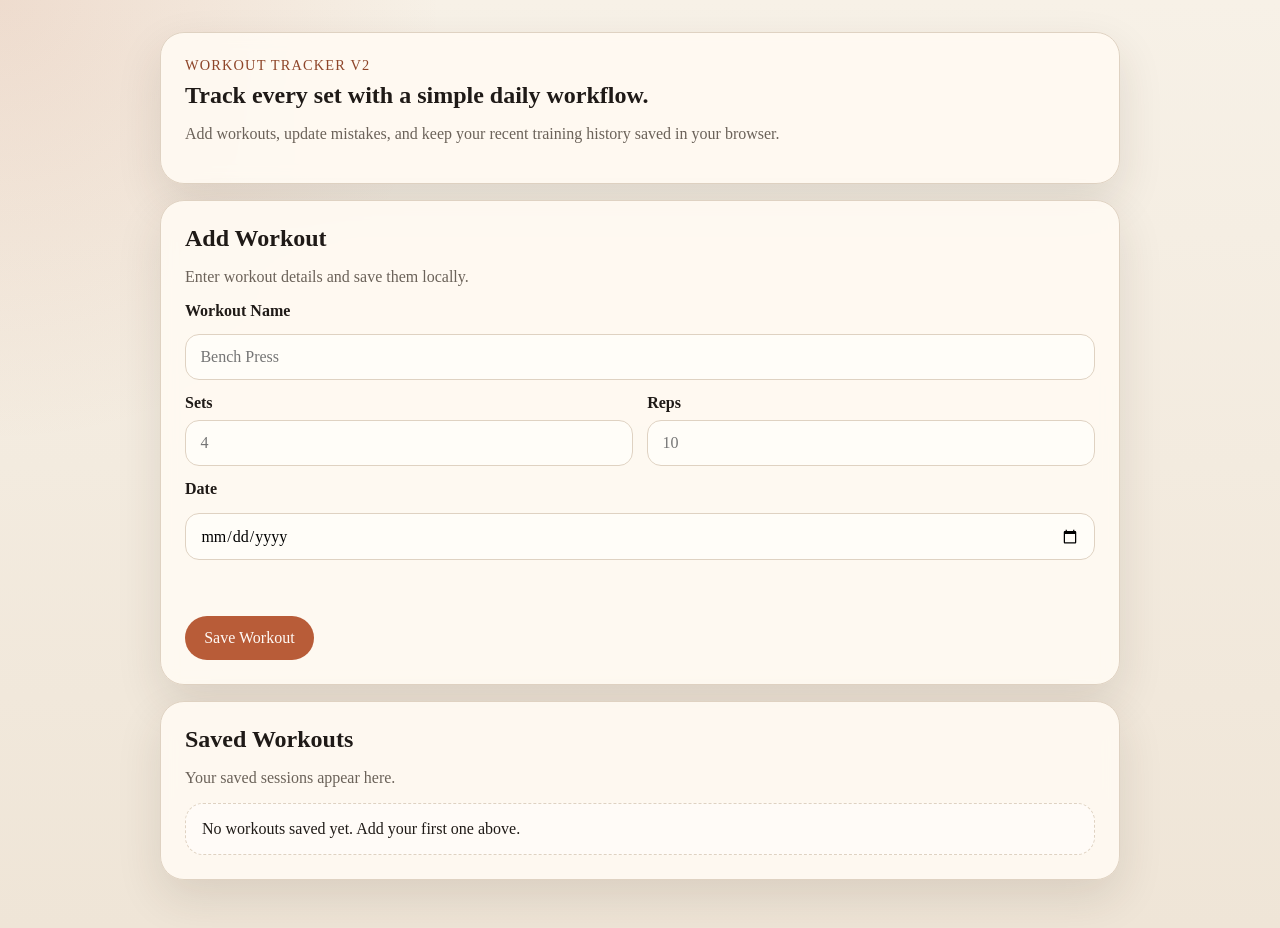
==== projects/workout-tracker-v2/index.html @ 8faf4ce6 "Test project - Workout Tracker V02" ====
<!DOCTYPE html>
<html lang="en">
<head>
  <meta charset="UTF-8">
  <meta name="viewport" content="width=device-width, initial-scale=1.0">
  <title>Workout Tracker v2</title>
  <link rel="stylesheet" href="styles.css">
</head>
<body>
  <main class="app-shell">
    <section class="panel hero-panel">
      <p class="eyebrow">Workout Tracker v2</p>
      <h1>Track every set with a simple daily workflow.</h1>
      <p class="hero-copy">
        Add workouts, update mistakes, and keep your recent training history saved in your browser.
      </p>
    </section>

    <section class="panel form-panel">
      <div class="section-heading">
        <h2 id="form-title">Add Workout</h2>
        <p>Enter workout details and save them locally.</p>
      </div>

      <form id="workout-form" novalidate>
        <input type="hidden" id="workout-id">

        <label for="name">Workout Name</label>
        <input id="name" name="name" type="text" placeholder="Bench Press" required>

        <div class="field-row">
          <div class="field-group">
            <label for="sets">Sets</label>
            <input id="sets" name="sets" type="number" min="1" placeholder="4" required>
          </div>

          <div class="field-group">
            <label for="reps">Reps</label>
            <input id="reps" name="reps" type="number" min="1" placeholder="10" required>
          </div>
        </div>

        <label for="date">Date</label>
        <input id="date" name="date" type="date" required>

        <p id="form-message" class="form-message" aria-live="polite"></p>

        <div class="button-row">
          <button id="submit-button" type="submit">Save Workout</button>
          <button id="cancel-button" type="button" class="secondary" hidden>Cancel Edit</button>
        </div>
      </form>
    </section>

    <section class="panel list-panel">
      <div class="section-heading">
        <h2>Saved Workouts</h2>
        <p>Your saved sessions appear here.</p>
      </div>

      <div id="empty-state" class="empty-state">
        No workouts saved yet. Add your first one above.
      </div>

      <ul id="workout-list" class="workout-list" aria-live="polite"></ul>
    </section>
  </main>

  <script src="script.js"></script>
</body>
</html>
---- projects/workout-tracker-v2/styles.css ----
:root {
  --bg: #f4efe7;
  --surface: #fffaf2;
  --surface-strong: #fffdf8;
  --ink: #1f1a17;
  --muted: #6b6259;
  --accent: #b85c38;
  --accent-dark: #8e4529;
  --border: #dfd2c2;
  --danger: #a63d40;
  --danger-dark: #7e2b2e;
  --shadow: 0 18px 45px rgba(61, 38, 24, 0.12);
}

* {
  box-sizing: border-box;
}

body {
  margin: 0;
  font-family: Georgia, "Times New Roman", serif;
  color: var(--ink);
  background:
    radial-gradient(circle at top left, rgba(184, 92, 56, 0.14), transparent 28%),
    linear-gradient(180deg, #f7f1e7 0%, #efe5d7 100%);
  min-height: 100vh;
}

button,
input {
  font: inherit;
}

.app-shell {
  width: min(960px, calc(100% - 2rem));
  margin: 0 auto;
  padding: 2rem 0 3rem;
}

.panel {
  background: rgba(255, 250, 242, 0.92);
  border: 1px solid var(--border);
  border-radius: 24px;
  box-shadow: var(--shadow);
  padding: 1.5rem;
  backdrop-filter: blur(8px);
}

.panel + .panel {
  margin-top: 1rem;
}

.hero-panel h1,
.section-heading h2 {
  margin: 0;
}

.eyebrow {
  margin: 0 0 0.5rem;
  color: var(--accent-dark);
  font-size: 0.9rem;
  letter-spacing: 0.08em;
  text-transform: uppercase;
}

.hero-copy,
.section-heading p,
.form-message,
.workout-meta {
  color: var(--muted);
}

.section-heading {
  margin-bottom: 1rem;
}

#workout-form {
  display: grid;
  gap: 0.9rem;
}

label {
  font-weight: 700;
}

input {
  width: 100%;
  border: 1px solid var(--border);
  border-radius: 14px;
  background: var(--surface-strong);
  padding: 0.8rem 0.9rem;
}

input:focus {
  outline: 2px solid rgba(184, 92, 56, 0.25);
  border-color: var(--accent);
}

.field-row {
  display: grid;
  grid-template-columns: repeat(2, minmax(0, 1fr));
  gap: 0.9rem;
}

.field-group {
  display: grid;
  gap: 0.5rem;
}

.button-row {
  display: flex;
  gap: 0.75rem;
  flex-wrap: wrap;
  margin-top: 0.5rem;
}

button {
  border: 0;
  border-radius: 999px;
  padding: 0.8rem 1.2rem;
  cursor: pointer;
  transition: transform 120ms ease, opacity 120ms ease, background 120ms ease;
}

button:hover {
  transform: translateY(-1px);
}

button[type="submit"] {
  background: var(--accent);
  color: #fffaf6;
}

button[type="submit"]:hover {
  background: var(--accent-dark);
}

button.secondary {
  background: #eadbcc;
  color: var(--ink);
}

button.edit-button {
  background: #eadbcc;
  color: var(--ink);
}

button.delete-button {
  background: var(--danger);
  color: white;
}

button.delete-button:hover {
  background: var(--danger-dark);
}

.form-message {
  min-height: 1.2rem;
  margin: 0;
}

.empty-state {
  border: 1px dashed var(--border);
  border-radius: 18px;
  padding: 1rem;
  background: rgba(255, 255, 255, 0.45);
}

.workout-list {
  list-style: none;
  padding: 0;
  margin: 0;
  display: grid;
  gap: 0.9rem;
}

.workout-item {
  border: 1px solid var(--border);
  border-radius: 18px;
  padding: 1rem;
  background: var(--surface-strong);
  display: grid;
  gap: 0.75rem;
}

.workout-header {
  display: flex;
  justify-content: space-between;
  gap: 1rem;
  align-items: start;
}

.workout-title {
  margin: 0;
  font-size: 1.2rem;
}

.workout-stats {
  display: flex;
  gap: 0.75rem;
  flex-wrap: wrap;
}

.workout-stat {
  background: #f0e3d2;
  border-radius: 999px;
  padding: 0.4rem 0.75rem;
  font-size: 0.95rem;
}

.workout-actions {
  display: flex;
  gap: 0.6rem;
  flex-wrap: wrap;
}

@media (max-width: 640px) {
  .app-shell {
    width: min(100% - 1rem, 960px);
    padding-top: 1rem;
  }

  .panel {
    padding: 1rem;
    border-radius: 20px;
  }

  .field-row,
  .workout-header {
    grid-template-columns: 1fr;
    display: grid;
  }
}
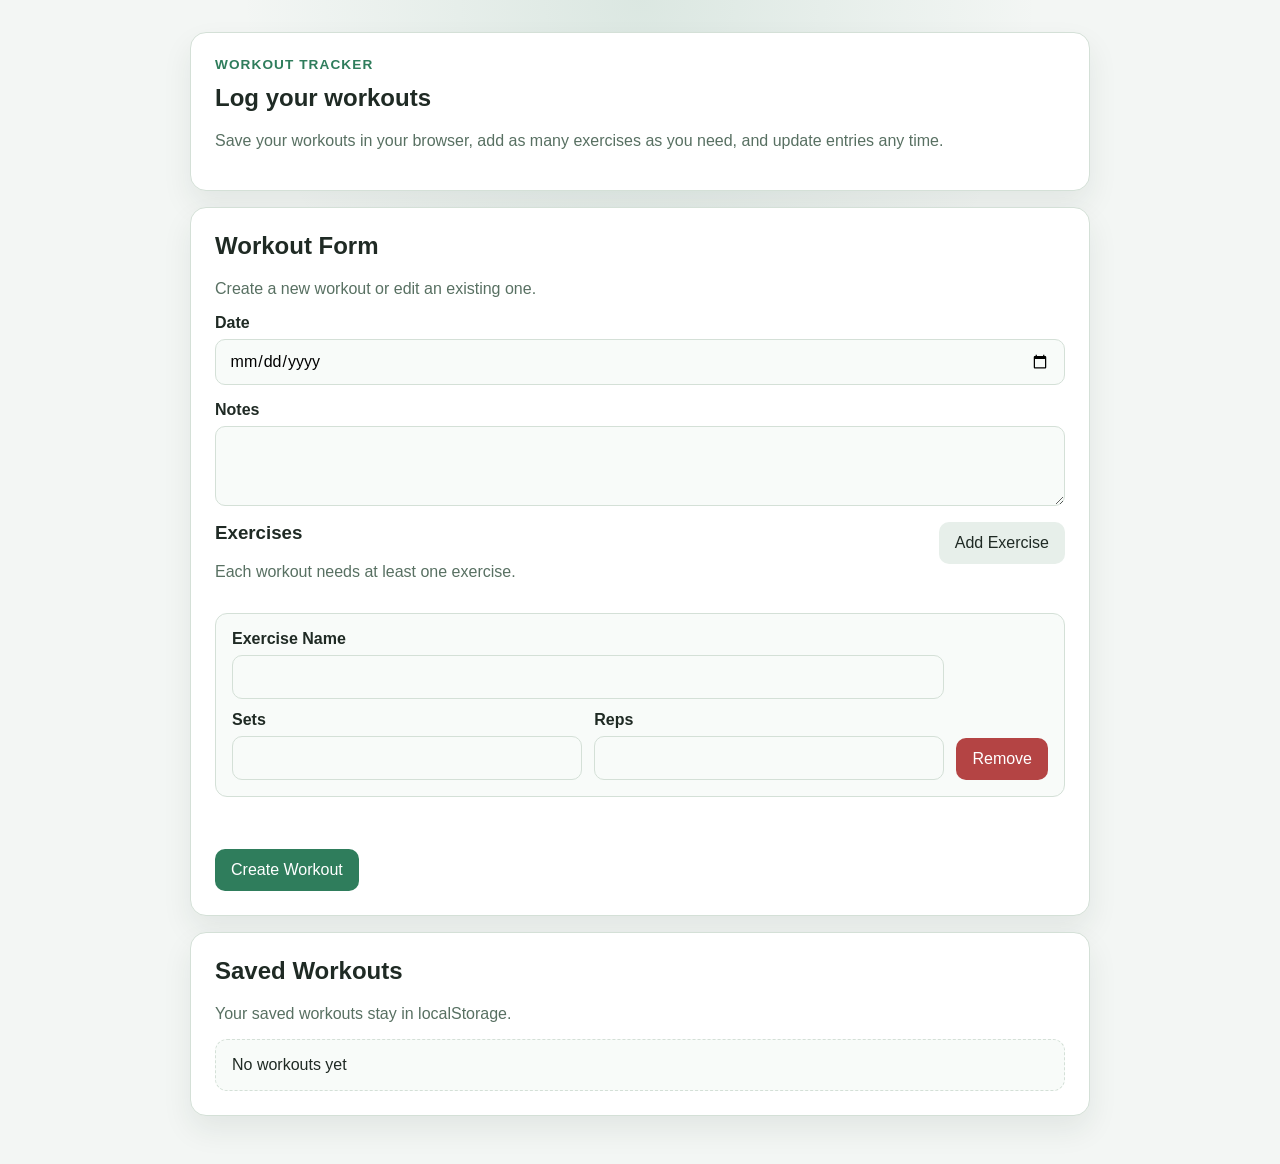
==== commit 248b5813: "Process improveements" ====
--- a/projects/workout-tracker-v2/index.html
+++ b/projects/workout-tracker-v2/index.html
@@ -3,69 +3,100 @@
 <head>
   <meta charset="UTF-8">
   <meta name="viewport" content="width=device-width, initial-scale=1.0">
-  <title>Workout Tracker v2</title>
+  <title>Workout Tracker</title>
   <link rel="stylesheet" href="styles.css">
 </head>
 <body>
-  <main class="app-shell">
-    <section class="panel hero-panel">
-      <p class="eyebrow">Workout Tracker v2</p>
-      <h1>Track every set with a simple daily workflow.</h1>
-      <p class="hero-copy">
-        Add workouts, update mistakes, and keep your recent training history saved in your browser.
+  <main class="app">
+    <section class="card">
+      <p class="eyebrow">Workout Tracker</p>
+      <h1>Log your workouts</h1>
+      <p class="intro">
+        Save your workouts in your browser, add as many exercises as you need, and update entries any time.
       </p>
     </section>
 
-    <section class="panel form-panel">
-      <div class="section-heading">
-        <h2 id="form-title">Add Workout</h2>
-        <p>Enter workout details and save them locally.</p>
+    <section class="card">
+      <div class="header-row">
+        <div>
+          <h2>Workout Form</h2>
+          <p class="section-text">Create a new workout or edit an existing one.</p>
+        </div>
+        <p id="editing-label" class="editing-label" hidden><strong>&#9999;&#65039; Editing Workout</strong></p>
       </div>
 
       <form id="workout-form" novalidate>
-        <input type="hidden" id="workout-id">
+        <div class="field-group">
+          <label for="date">Date</label>
+          <input id="date" name="date" type="date" required>
+        </div>
 
-        <label for="name">Workout Name</label>
-        <input id="name" name="name" type="text" placeholder="Bench Press" required>
+        <div class="field-group">
+          <label for="notes">Notes</label>
+          <textarea id="notes" name="notes" rows="3"></textarea>
+        </div>
 
-        <div class="field-row">
-          <div class="field-group">
-            <label for="sets">Sets</label>
-            <input id="sets" name="sets" type="number" min="1" placeholder="4" required>
+        <div class="exercise-section">
+          <div class="header-row">
+            <div>
+              <h3>Exercises</h3>
+              <p class="section-text">Each workout needs at least one exercise.</p>
+            </div>
+            <button id="add-exercise-button" type="button" class="secondary-button">Add Exercise</button>
           </div>
 
-          <div class="field-group">
-            <label for="reps">Reps</label>
-            <input id="reps" name="reps" type="number" min="1" placeholder="10" required>
-          </div>
+          <div id="exercise-list" class="exercise-list"></div>
         </div>
-
-        <label for="date">Date</label>
-        <input id="date" name="date" type="date" required>
 
         <p id="form-message" class="form-message" aria-live="polite"></p>
 
         <div class="button-row">
-          <button id="submit-button" type="submit">Save Workout</button>
-          <button id="cancel-button" type="button" class="secondary" hidden>Cancel Edit</button>
+          <button id="submit-button" type="submit">Create Workout</button>
+          <button id="cancel-edit-button" type="button" class="secondary-button" hidden>Cancel Edit</button>
         </div>
       </form>
     </section>
 
-    <section class="panel list-panel">
-      <div class="section-heading">
-        <h2>Saved Workouts</h2>
-        <p>Your saved sessions appear here.</p>
+    <section class="card">
+      <div class="header-row">
+        <div>
+          <h2>Saved Workouts</h2>
+          <p class="section-text">Your saved workouts stay in localStorage.</p>
+        </div>
       </div>
 
-      <div id="empty-state" class="empty-state">
-        No workouts saved yet. Add your first one above.
+      <p id="empty-state" class="empty-state">No workouts yet</p>
+      <div id="workout-list" class="workout-list" aria-live="polite"></div>
+    </section>
+  </main>
+
+  <template id="exercise-row-template">
+    <div class="exercise-row">
+      <div class="exercise-fields">
+        <div class="field-group">
+          <label>Exercise Name</label>
+          <input class="exercise-name" type="text">
+        </div>
+
+        <div class="small-fields">
+          <div class="field-group">
+            <label>Sets</label>
+            <input class="exercise-sets" type="number" min="1" step="1">
+          </div>
+
+          <div class="field-group">
+            <label>Reps</label>
+            <input class="exercise-reps" type="number" min="1" step="1">
+          </div>
+        </div>
       </div>
 
-      <ul id="workout-list" class="workout-list" aria-live="polite"></ul>
-    </section>
-  </main>
+      <button type="button" class="remove-exercise-button">Remove</button>
+    </div>
+  </template>
 
   <script src="script.js"></script>
 </body>
 </html>
+
+
--- a/projects/workout-tracker-v2/styles.css
+++ b/projects/workout-tracker-v2/styles.css
@@ -1,15 +1,15 @@
 :root {
-  --bg: #f4efe7;
-  --surface: #fffaf2;
-  --surface-strong: #fffdf8;
-  --ink: #1f1a17;
-  --muted: #6b6259;
-  --accent: #b85c38;
-  --accent-dark: #8e4529;
-  --border: #dfd2c2;
-  --danger: #a63d40;
-  --danger-dark: #7e2b2e;
-  --shadow: 0 18px 45px rgba(61, 38, 24, 0.12);
+  --background: #f3f6f4;
+  --surface: #ffffff;
+  --surface-soft: #f8fbf9;
+  --border: #d4e0d7;
+  --text: #1f2a24;
+  --muted: #587062;
+  --primary: #2f7d5c;
+  --primary-dark: #225a42;
+  --danger: #b44444;
+  --danger-dark: #933535;
+  --shadow: 0 14px 30px rgba(28, 49, 38, 0.08);
 }
 
 * {
@@ -18,216 +18,262 @@
 
 body {
   margin: 0;
-  font-family: Georgia, "Times New Roman", serif;
-  color: var(--ink);
+  font-family: Arial, sans-serif;
+  color: var(--text);
   background:
-    radial-gradient(circle at top left, rgba(184, 92, 56, 0.14), transparent 28%),
-    linear-gradient(180deg, #f7f1e7 0%, #efe5d7 100%);
-  min-height: 100vh;
+    radial-gradient(circle at top, rgba(47, 125, 92, 0.12), transparent 30%),
+    var(--background);
 }
 
 button,
-input {
+input,
+textarea {
   font: inherit;
 }
 
-.app-shell {
-  width: min(960px, calc(100% - 2rem));
+.app {
+  width: min(900px, calc(100% - 2rem));
   margin: 0 auto;
   padding: 2rem 0 3rem;
 }
 
-.panel {
-  background: rgba(255, 250, 242, 0.92);
-  border: 1px solid var(--border);
-  border-radius: 24px;
+.card {
+  background: var(--surface);
+  border: 1px solid var(--border);
+  border-radius: 16px;
   box-shadow: var(--shadow);
   padding: 1.5rem;
-  backdrop-filter: blur(8px);
-}
-
-.panel + .panel {
+}
+
+.card + .card {
   margin-top: 1rem;
 }
 
-.hero-panel h1,
-.section-heading h2 {
-  margin: 0;
+h1,
+h2,
+h3,
+p {
+  margin-top: 0;
 }
 
 .eyebrow {
-  margin: 0 0 0.5rem;
-  color: var(--accent-dark);
-  font-size: 0.9rem;
+  color: var(--primary);
+  font-weight: 700;
+  text-transform: uppercase;
   letter-spacing: 0.08em;
-  text-transform: uppercase;
-}
-
-.hero-copy,
-.section-heading p,
-.form-message,
-.workout-meta {
+  font-size: 0.85rem;
+  margin-bottom: 0.75rem;
+}
+
+.intro,
+.section-text,
+.workout-notes,
+.exercise-item {
   color: var(--muted);
 }
 
-.section-heading {
-  margin-bottom: 1rem;
+.header-row {
+  display: flex;
+  justify-content: space-between;
+  gap: 1rem;
+  align-items: flex-start;
+}
+
+.editing-label {
+  margin: 0;
+  padding: 0.8rem 1rem;
+  border: 1px solid #d8c36a;
+  border-radius: 12px;
+  background: #fff4c7;
+  color: #6d5200;
+  font-weight: 700;
+  box-shadow: inset 0 0 0 1px rgba(255, 255, 255, 0.35);
 }
 
 #workout-form {
   display: grid;
-  gap: 0.9rem;
+  gap: 1rem;
+}
+
+.field-group {
+  display: grid;
+  gap: 0.45rem;
 }
 
 label {
   font-weight: 700;
 }
 
-input {
+input,
+textarea {
   width: 100%;
-  border: 1px solid var(--border);
-  border-radius: 14px;
-  background: var(--surface-strong);
-  padding: 0.8rem 0.9rem;
-}
-
-input:focus {
-  outline: 2px solid rgba(184, 92, 56, 0.25);
-  border-color: var(--accent);
-}
-
-.field-row {
+  padding: 0.75rem 0.85rem;
+  border: 1px solid var(--border);
+  border-radius: 10px;
+  background: var(--surface-soft);
+}
+
+textarea {
+  resize: vertical;
+}
+
+input:focus,
+textarea:focus {
+  outline: 2px solid rgba(47, 125, 92, 0.2);
+  border-color: var(--primary);
+}
+
+.exercise-section {
+  display: grid;
+  gap: 1rem;
+}
+
+.exercise-list {
+  display: grid;
+  gap: 0.75rem;
+}
+
+.exercise-row {
+  display: grid;
+  grid-template-columns: 1fr auto;
+  gap: 0.75rem;
+  align-items: end;
+  padding: 1rem;
+  border: 1px solid var(--border);
+  border-radius: 12px;
+  background: var(--surface-soft);
+}
+
+.exercise-fields {
+  display: grid;
+  gap: 0.75rem;
+}
+
+.small-fields {
   display: grid;
   grid-template-columns: repeat(2, minmax(0, 1fr));
-  gap: 0.9rem;
-}
-
-.field-group {
-  display: grid;
-  gap: 0.5rem;
+  gap: 0.75rem;
 }
 
 .button-row {
   display: flex;
   gap: 0.75rem;
   flex-wrap: wrap;
-  margin-top: 0.5rem;
 }
 
 button {
   border: 0;
-  border-radius: 999px;
-  padding: 0.8rem 1.2rem;
+  border-radius: 10px;
+  padding: 0.75rem 1rem;
   cursor: pointer;
-  transition: transform 120ms ease, opacity 120ms ease, background 120ms ease;
-}
-
-button:hover {
-  transform: translateY(-1px);
-}
-
-button[type="submit"] {
-  background: var(--accent);
-  color: #fffaf6;
-}
-
-button[type="submit"]:hover {
-  background: var(--accent-dark);
-}
-
-button.secondary {
-  background: #eadbcc;
-  color: var(--ink);
-}
-
-button.edit-button {
-  background: #eadbcc;
-  color: var(--ink);
-}
-
-button.delete-button {
+}
+
+#submit-button {
+  background: var(--primary);
+  color: white;
+}
+
+#submit-button:hover {
+  background: var(--primary-dark);
+}
+
+.secondary-button {
+  background: #e7efea;
+  color: var(--text);
+}
+
+.remove-exercise-button,
+.delete-button {
   background: var(--danger);
   color: white;
 }
 
-button.delete-button:hover {
+.remove-exercise-button:hover,
+.delete-button:hover {
   background: var(--danger-dark);
 }
 
+.edit-button:hover,
+.secondary-button:hover {
+  background: #d6e3dc;
+}
+
 .form-message {
-  min-height: 1.2rem;
-  margin: 0;
+  min-height: 1.25rem;
+  margin-bottom: 0;
+  color: var(--danger);
 }
 
 .empty-state {
+  margin: 0;
+  padding: 1rem;
   border: 1px dashed var(--border);
-  border-radius: 18px;
+  border-radius: 12px;
+  background: var(--surface-soft);
+}
+
+.workout-list {
+  display: grid;
+  gap: 1rem;
+}
+
+.workout-card {
+  border: 1px solid var(--border);
+  border-radius: 12px;
   padding: 1rem;
-  background: rgba(255, 255, 255, 0.45);
-}
-
-.workout-list {
-  list-style: none;
-  padding: 0;
-  margin: 0;
-  display: grid;
-  gap: 0.9rem;
-}
-
-.workout-item {
-  border: 1px solid var(--border);
-  border-radius: 18px;
-  padding: 1rem;
-  background: var(--surface-strong);
-  display: grid;
-  gap: 0.75rem;
-}
-
-.workout-header {
+  background: var(--surface-soft);
+}
+
+.workout-card-header {
   display: flex;
   justify-content: space-between;
   gap: 1rem;
-  align-items: start;
-}
-
-.workout-title {
-  margin: 0;
-  font-size: 1.2rem;
-}
-
-.workout-stats {
-  display: flex;
-  gap: 0.75rem;
+  align-items: flex-start;
+  margin-bottom: 0.75rem;
+}
+
+.workout-date {
+  margin-bottom: 0.35rem;
+}
+
+.workout-notes {
+  margin-bottom: 0.75rem;
+}
+
+.workout-exercises {
+  margin: 0;
+  padding-left: 1.25rem;
+}
+
+.workout-actions {
+  display: flex;
+  gap: 0.5rem;
   flex-wrap: wrap;
 }
 
-.workout-stat {
-  background: #f0e3d2;
-  border-radius: 999px;
-  padding: 0.4rem 0.75rem;
-  font-size: 0.95rem;
-}
-
-.workout-actions {
-  display: flex;
-  gap: 0.6rem;
-  flex-wrap: wrap;
+.exercise-item + .exercise-item {
+  margin-top: 0.35rem;
 }
 
 @media (max-width: 640px) {
-  .app-shell {
-    width: min(100% - 1rem, 960px);
+  .app {
+    width: min(100% - 1rem, 900px);
     padding-top: 1rem;
   }
 
-  .panel {
+  .card {
     padding: 1rem;
-    border-radius: 20px;
-  }
-
-  .field-row,
-  .workout-header {
+  }
+
+  .header-row,
+  .workout-card-header,
+  .exercise-row {
     grid-template-columns: 1fr;
     display: grid;
   }
-}
+
+  .small-fields {
+    grid-template-columns: 1fr;
+  }
+}
+
